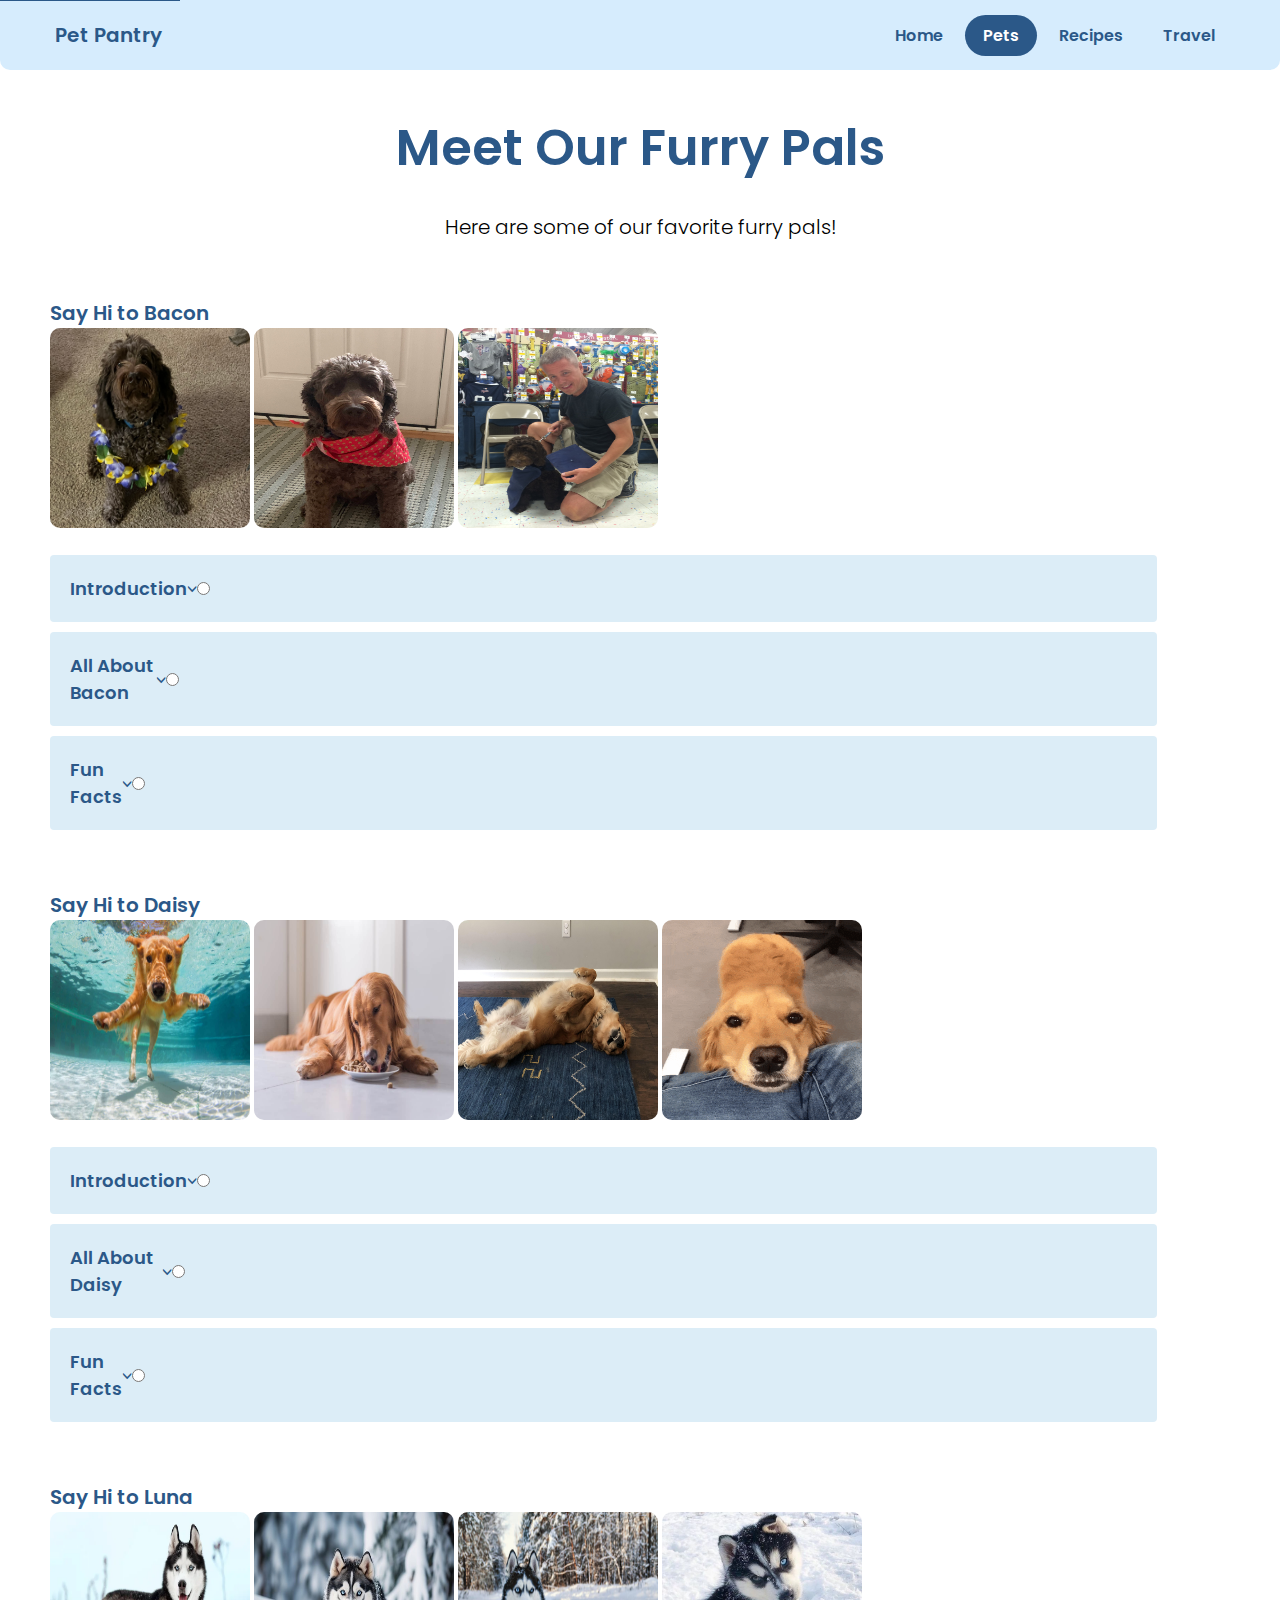
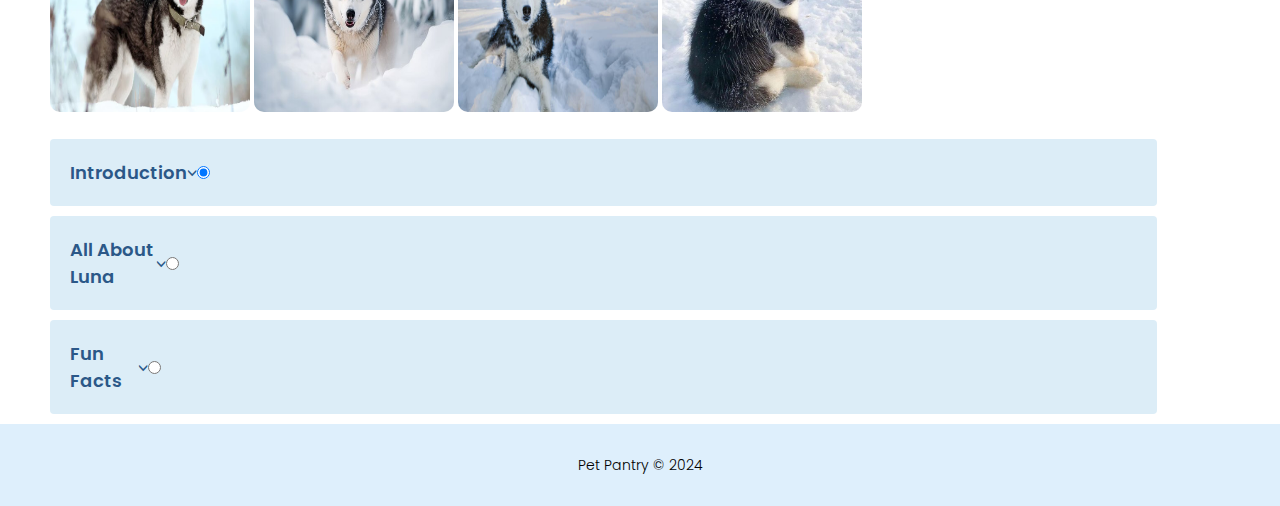
==== pets.html @ ebd4387a "Update pets.html" ====
<!DOCTYPE html>
<html lang="en">
<head>
    <meta charset="UTF-8">
    <meta name="viewport" content="width=device-width, initial-scale=1.0">
    <link rel="stylesheet" href="css/reset.css">
    <link rel="stylesheet" href="css/style.css">
    <link href="https://fonts.googleapis.com/css2?family=Poppins:wght@100;200;300;400;500;600;700&display=swap" rel="stylesheet">
    <title>Pet Pantry</title>
</head>

<body>
    <header>
        <a href="#main" class="skip">Skip to main content</a>
        <div class="logo">
            <p>Pet Pantry</p>
        </div>
        <input type="checkbox" id="nav_check" hidden>
        <nav>
            <div class="nav-links">
                <ul>
                    <li><a href="index.html"> Home </a></li>
                    <li><a href="pets.html" class="active" > Pets </a></li>
                    <li><a href="recipes.html"> Recipes </a></li>
                    <li><a href="travel.html"> Travel </a></li>
                </ul>
        </div>
        </nav>
        <label for="nav_check" class="hamburger">
    </header>

    <main>
        <div class="pets-title">
            <h1>Meet Our Furry Pals</h1>
            <p>Here are some of our favorite furry pals!</p> 
       </div>
    
    <div class="grid-container">
        <div class="image-container">
            <h3> Say Hi to Bacon </h3>
            <img src="images/bacon.jpg" width = "300" height="300" alt="Brown labradoodle wearing colorful lei">
            <img src="images/bacon_bandana.JPG" width ="300" height="300" alt = "Brown labradoodle wearing an orange bandana">
            <img src="images/bacon_graduation.JPG"  width ="300" height="300" alt="Small labradoodle puppy wearing a graduation cap and gown">
        </div>
    <ul id="accordion">
        <li>
            <label for="first">Introduction <span>&#x3e</span>
            <input type="radio" name="accordion" id="first" checked>
            <div class="content">
            <p>Bacon is 9 years old (56 years young!) and is a Labradoodle. He loves to eat anything that falls on the floor and enjoys playing with squeaky toys. His favorite travel destination is Venice Beach, CA.</p>
            </div>
        </li>
        <li>
            <label for="second"> All About Bacon <span>&#x3e</span>
            <input type="radio" name="accordion" id="second">
            <div class="content">
            <p>Bacon prefers to spend his days lounging among the three different beds/couches that his family has gifted him. He enjoys a walk or two around the neighborhood. On a good day he will meet a friend or two on his walk.</p>
            </div>
        </li>
        <li>
            <label for="third">Fun Facts <span>&#x3e</span>
            <input type="radio" name="accordion" id="third">
            <div class="content">
            <p>At night just as the rest of the family is ready to relax, Bacon suddenly wants to release all of his energy. He will place his toys on a mini couch and frantically drag the couch around, giving his toys "a ride." He likes anyone who gives belly rubs. He will beat you in a game of tug-of-war. He will sneak onto the couch no matter how many times you say no.</p>
            </div>
        </li>
    </ul>
    </div>
    <div class="grid-container">
        <div class="image-container">
            <h3> Say Hi to Daisy </h3>
            <img src="images/daisy_1.jpg" width ="300" height="300" alt="Golden Retriever fetching a tennis ball in the pool">
            <img src="images/daisy_3.jpg" width ="300" height="300" alt = "Golden Retriever eating dog food">
            <img src="images/daisy_2.jpg" width ="300" height="300" alt = "Golden Retriever laying on its back">
            <img src="images/daisy.gif" width ="300" height="300" alt = "Gif of Golden Retriever wagging its tail">   
        </div>
    <ul id="accordion">
        <li>
            <label for="fourth">Introduction <span>&#x3e</span>
            <input type="radio" name="accordion" id="fourth" checked>
            <div class="content">
            <p> Daisy is a 1 years old (parenting a teenager is hard!) golden retriever that identifies as a poodle. Her favorite food is The farmers dog (health is the newest trend). She looks playing in the mirror and traveling to the doggy spa. </p>
            </div>
        </li>
        <li>
            <label for="fifth"> All About Daisy <span>&#x3e</span>
            <input type="radio" name="accordion" id="fifth">
            <div class="content">
            <p>Daisy is a sweet and energetic dog. She loves to play sports but, also enjoys relaxing especially if it includes a spa. She is protective and loves to be around people. Be careful though, she is a flirt.</p>
            </div>
        </li>
        <li>
            <label for="sixth">Fun Facts<span>&#x3e</span>
            <input type="radio" name="accordion" id="sixth">
            <div class="content">
            <p>She loves chasing tennis balls and staring at the mirror for hours. She loves long walks especially  if we walk by the neigbhors house. (She has a crush on duke, no he is not a dog). She loves swimming in the pool and being around people. She gets grumpy if left without a lap to lay on for too long. </p>
            </div>
        </li>
    </ul>
</div>
<div class="grid-container">
    <div class="image-container">
        <h3> Say Hi to Luna </h3>
        <img src="images/Siberian-Husky-standing-outdoors-in-the-winter.jpg.webp" width ="300" height="300" alt="Husky standing outside in the snow">
        <img src="images/luna_02.jpg" width ="300" height="300" alt = "Siberian Husky walking in the snow">
        <img src="images/husky_snow.jpg" width ="300" height="300" alt = "Siberian Husky laying in the snow">
        <img src="images/lunapup.jpg" width ="300" height="300" alt = "Siberian Husky puppy sitting in the snow">
    </div>
<ul id="accordion">
    <li>
        <label for="seventh">Introduction <span>&#x3e</span>
        <input type="radio" name="accordion" id="seventh" checked>
        <div class="content">
        <p>Luna is 6 years old (going through a mid-dog crisis) and is a Siberian Husky. Her favorite  food is snow and she loves riding on snow sleds. Her favorite vacation spot is Boulder, Colorado.</p>
        </div>
    </li>
    <li>
        <label for="eighth">All About Luna<span>&#x3e</span>
        <input type="radio" name="accordion" id="eighth">
        <div class="content">
        <p>Luna is a spirited and lovable husky from Alaska, with a heart as big as her appetite. She loves to play in the snow and watch the moon. She is a mother of 4 pups: eclipse, snow white, Apollo, and winter.</p>
        </div>
    </li>
    <li>
        <label for="ninth">Fun Facts<span>&#x3e</span>
        <input type="radio" name="accordion" id="ninth">
        <div class="content">
        <p>Lena loves playing hide and seek and howling at the moon. She loves to play in the snow and dig holes. She loves taking naps on the balcony and cuddling with her puppies. </p>
        </div>
    </li>
    </ul>
</div>
<footer>
    <p> Pet Pantry &copy; 2024</p>
</footer>
</main>
</body>
---- css/style.css ----
@font-face {
  font-family: Poppins;
  src: url('https://fonts.googleapis.com/css2?family=Poppins:wght@300;400;500;600;700&display=swap');
}

* {
  margin: 0;
  padding: 0;
  box-sizing: border-box;
  list-style: none;
  text-decoration: none;
  font-family: Poppins, sans-serif;
}
.skip {
  position: absolute;
  top: -40px;
  left: 0;
  background: rgb(43, 88, 136);
  color: #ffffff;
  padding: 8px;
  z-index: 100;
  transition: top 0.3s;
}

.skip:focus {
  top: 0;
}

body {
  background: #ffffff;
}

header {
  width: 100%;
  height: 70px;
  background: #d6ecfd;
  display: flex;
  align-items: center;
  justify-content: space-between;
  border-radius: 0px 0px 10px 10px;
  padding: 0 45px; 
  margin: 0 auto;
}

.logo p {
  margin-top: 8 px;
  font-size: 20px;
  font-weight: 600;
  color: rgb(43, 88, 136);
}

nav ul {
  display: flex;
}

nav ul li a {
  color: rgb(43, 88, 136);
  display: block;
  margin: 0 2px;
  font-weight: 600;
  padding: 8px 18px;
  transition: 0.2s;
  border-radius: 30px;
}

nav ul li a:hover{
  text-decoration: underline;
}

nav ul li a.active {
  background: rgb(43, 88, 136);
  color: rgb(255, 255, 255);
  text-decoration: none;
}

.hamburger {
  display: none;
  height: fit-content;
  cursor: pointer;
  padding: 3px 8px;
  border-radius: 5px;
  transition: 0.2s;
}

.hamburger:hover {
  background: #d6ecfd;
  height: fit-content;
}

.hamburger div {
  width: 40px;
  height: 3px;
  margin: 6px 0;
  background: rgb(43, 88, 136);
}

.welcome {
  width: 90%;
  position: relative;
  margin-top: 80px;
  top: 40%;
  left: 50%;
  transform: translate(-50%, -50%);
  text-align: center;
}

.welcome h1 {
    font-size: 50px;
    color: rgb(43, 88, 136);
    font-weight: 600;
    width: 100%;
    text-align: center;
}

.welcome p {
  font-size: 20px;
  text-align: center;
  margin-top: 20px;
}

.welcome-button {
  display: inline-block;
  text-decoration: none;
  color: #ffffff;
  padding: 12px 34px;
  font-size: 13px;
  background: rgb(43, 88, 136);
  position: center;
  border-radius: 30px;
  margin-top: 20px;
  cursor: pointer;
}
.container {
  position: relative;
  box-sizing: border-box;
  display: flex;
  justify-content: center;
  align-items: center;
  flex-wrap: wrap;
  gap: 100px 50px;
  padding: 100px 50px;
}
.container .card {
  position: relative;
  display: flex;
  justify-content: center;
  align-items: flex-start;
  width: 350px;
  height: 400px;
  background: #fff;
  border-radius: 20px;
  box-shadow: 0 5px 15px rgba(0, 0, 0, 0.15);
  transition: 0.5s;
}

.container .card:hover {
  height: 450px;
}

.container .card .card-image {
  position: absolute;
  top: 20px;
  width: 250px;
  height: 300px;
  background: #333;
  border-radius: 12px;
  overflow: hidden;
  transition: 0.5s;

}
.container .card:hover .card-image {
  top: -100px;
  scale: 0.75;
  box-shadow: 0 15px 45px rgba(0, 0, 0, 0.2);
}

.container .card .card-image img {
  position: absolute;
  top: 0;
  left: 0;
  width: 100%;
  height: 100%;
  object-fit: cover;
}

.container .card .card-content {
  position: absolute;
  top: 350px;
  width: 100%;
  padding: 0 30px;
  height: 30px;
  overflow: hidden;
  text-align: center;
  transition: .05s;
}

.container .card:hover .card-content {
  top: 250px;
  height: 250px;
}

h1 {
  font-size: 50px;
    color: rgb(43, 88, 136);
    font-weight: 600;
    width: 100%;
    text-align: center;
    margin-top: 40px;
}
h2 {
  color: rgb(43, 88, 136);
  font-size: 20px;
  font-weight: 600;
}

h3 {
  color: rgb(43, 88, 136);
  font-weight: bold;
  font-size: 20px;
  font-weight: 600;
}

p{
  color: #000000;
  font-size: 14px;
  font-weight: 300;
  line-height: 22px;
  padding: 10px;
}

.intro-grid {
  width: 90%;
  margin: auto;
  text-align: center;
  display: grid;
  grid-template-columns: 1fr 1fr 1fr;
  grid-gap: 20px;
  justify-content: space-between;
}

.intro-grid div {
  background-color: #deeffc;
  border-radius: 10px;
  padding: 20px 12px;
  box-sizing: border-box;
  margin-bottom: 8%;
}

.pets-title p {
  font-size: 20px;
  text-align: center;
  margin-top: 20px;
}

.recipe-title p {
  font-size: 20px;
  text-align: center;
  margin-top: 20px;
} 

.travel-title p {
  font-size: 20px;
  text-align: center;
  margin-top: 20px;
}

.footer {
  background: #d6ecfd;
  text-align: center;
}

footer {
  padding: 20px 0;
  background-color: #deeffc;
  text-align: center;
}

.grid-container {
  display: grid;
  grid-template-columns: 1fr;
  gap: 20px;
  margin-top: 50px;
  margin-left: 50px;
}

.recipe-container {
  display: grid;
  grid-template-columns: 1fr;
  gap: 20px;
  margin-top: 50px;
  margin-left: 50px;
}

#accordion {
  width: 100%;
}

#accordion li{
  list-style: none;
  width: 90%;
  margin-bottom: 10px;
  background: #dcedf7;
  padding: 10px;
  border-radius: 4px;
}

#accordion li label {
  padding: 10px;
  display:flex;
  align-items: center;
  justify-content: space-between;
  font-size: 18px;
  font-weight: 600;
  cursor: pointer;
  color: rgb(43, 88, 136);
}

#accordion li label span {
  transform: rotate(90deg);
  font-size: 18px;
}

#accordion label + input[type="radio"]{
  display: none;
}

#accordion .content{
  padding: 0 10px;
  line-height:26px;
  max-height: 0;
  overflow: hidden;
  transition: max-height 0.5s ease-in-out;
}

#accordion label + input[type="radio"]:checked + .content{
  max-height: 400px;
}

.image-container img{
  display: inline-block;
  width: 200px;
  height: 200px;
  border-radius: 10px;
}

.container-slide {
  padding: 32px;
}

.slider-wrapper {
  position: relative;
  max-width: 48rem;
  margin: 0 auto;
}

.slider {
  display: flex;
  aspect-ratio: 16/9;
  overflow-x: auto;
  scroll-snap-type: x mandatory;
  scroll-behavior: smooth;
  box-shadow: 0 0 10px 0 rgba(0, 0, 0, 0.1);
  border-radius: 0.5rem;
}

.slider img{
  flex: 1 0 100%;
  width: fit-content;
  height: 100%;
  scroll-snap-align: start;
  object-fit: cover;
}

.slider-nav {
  display: flex;
  column-gap: 1 rem;
  position: absolute;
  bottom: 1.25rem;
  left:50%;
  transform: translateX(-50%);
  z-index: 1;
}

.travel-container h2{
  background: rgb(43, 88, 136);
  color: #ffffff;
  padding: 0 20px;
  border-radius: 5px;
  text-align: center;
}
.travel-container h3{
  margin-top: 10px;
  text-align: center;
  background-color: #d6ecfd;
}

.travel-container h4{
  margin-top: 10px;
  text-align: center;
  background-color: #edf3f7;
}


@media (max-width: 375px) {
  nav ul {
    display: none;
    flex-direction: column;
    align-items: center;
    position: absolute;
    left: 0; 
    width: 100%; 
    background-color: #f1f0f0;
    padding: 20px 0;
    border-radius: 10px;
  }

  nav ul.open {
    display: flex;
  }

  nav ul li {
    margin-bottom: 10px; 
  }

  nav ul li a {
    display: block;
    padding: 10px 20px; 
    font-size: 16px;
  }

  .hamburger {
    display: block;
  }
  .image-container img{
    display: inline-block;
    width: 100px;
    height: 100px;
    border-radius: 10px;
  }
}

@media only screen and (max-width: 760px) {
  header {
    padding: 0 20px;
  }

  .logo p {
    display: flex;
    align-items: center;
    margin-left: 30px;
    height: 70px;
    font-weight: 600;
  }

  nav {
    position: absolute;
    top: 80px;
    right: -100%;
    border-radius: 10px; 
    height: 25vh;
    z-index: 999;
    width: 280px;
    background: #f1f0f0;
    justify-content: center;
    transition: 0.3s;
    box-shadow: 2px 0 20px 0 rgba(0, 0, 0, 0.05);
  }

  #nav_check {
    display: none;
  }

  #nav_check:checked ~ nav {
    right: 0;
  }

  .hamburger {
    display: block;
    cursor: pointer;
  }

  nav ul {
    display: block;
    padding: 0 20px;
    margin-top: 30px;
  }

  nav ul li a {
    display: block;
    margin-bottom: 5px;
    padding: 10px 15px;
    border-radius: 5px;
  }

  .welcome {
    width: 90%;
    position: relative;
    margin-top: 100px;
    top: 40%;
    left: 50%;
    text-align: center;
  }  
  
  .welcome h1 {
    font-size: 20px;
    color: rgb(43, 88, 136);
    font-weight: 600;
    width: 100%;
    text-align: center;

}

  .welcome p {
    font-size: 16px;
    text-align: center;
    margin-top: 20px;
  } 

  h2 {
    color: rgb(43, 88, 136);
    font-size: 20px;
    font-weight: 600;
}
  p{
    color: #000000;
    font-size: 14px;
    font-weight: 300;
    line-height: 22px;
    padding: 10px;
  }

  .intro-grid {
    display: flex;
    flex-wrap: wrap;
    justify-content: space-around;
    align-items: stretch;
}

  .intro-grid div {
    background-color: #deeffc;
    border-radius: 10px;
    padding: 20px 12px;
    box-sizing: border-box;
    margin-bottom: 8%;
  }
  .image-container img{
    display: inline-block;
    width: 100px;
    height: 100px;
    border-radius: 10px;
  }
}
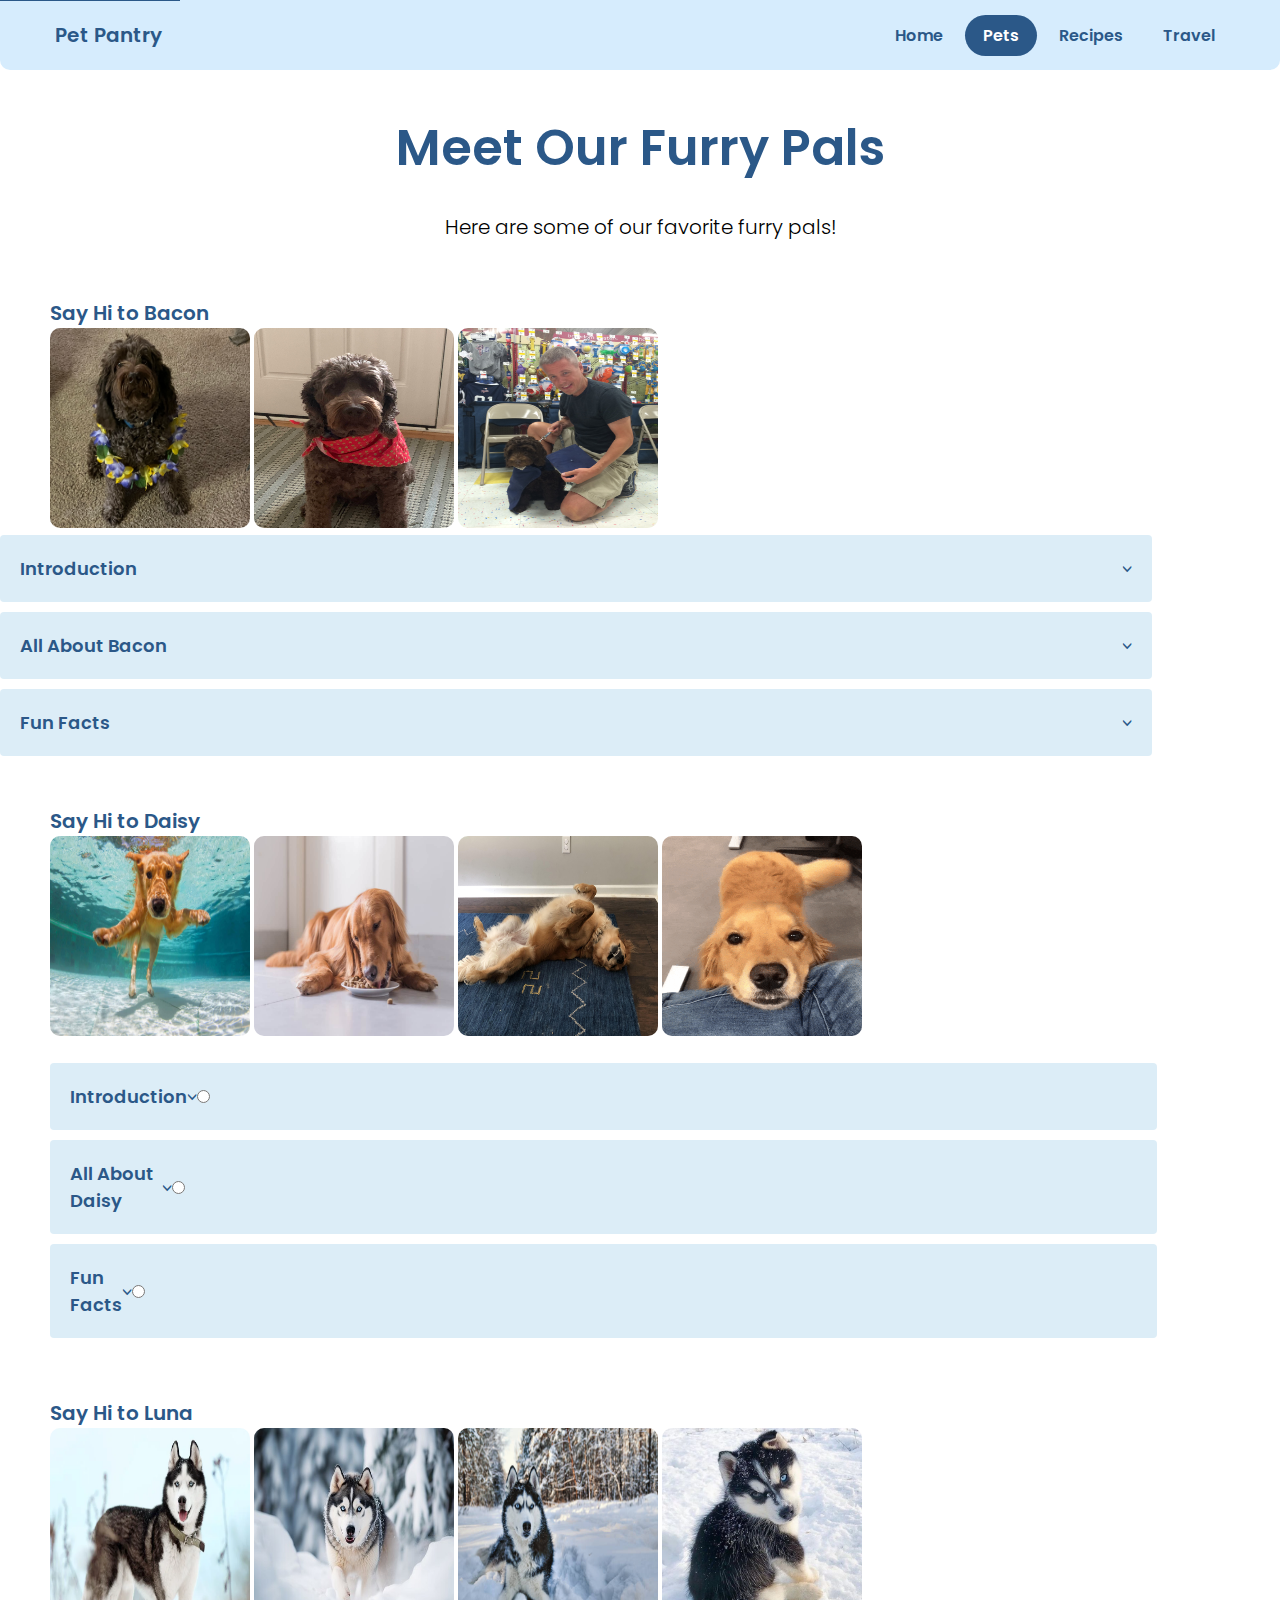
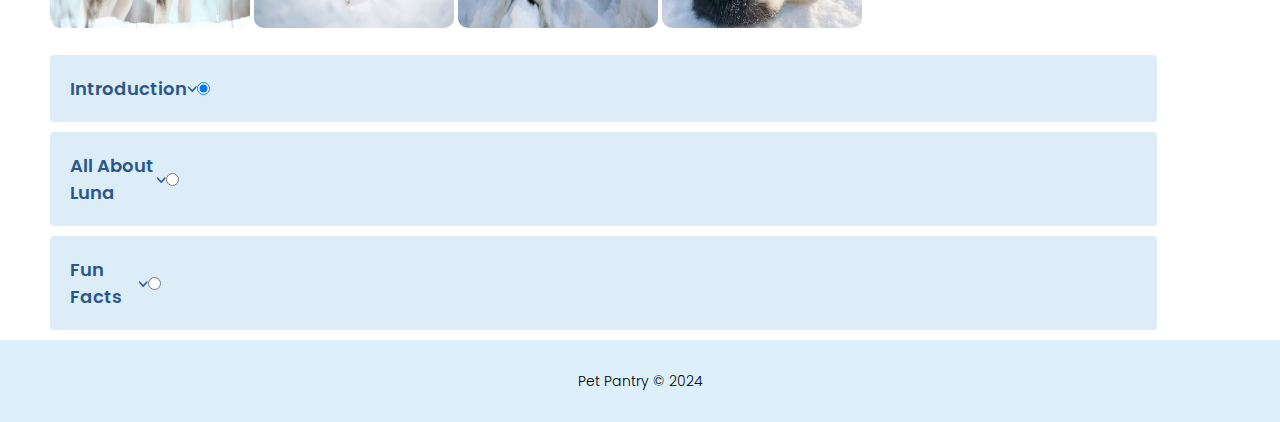
==== commit 61854d19: "Update pets.html" ====
--- a/pets.html
+++ b/pets.html
@@ -26,7 +26,7 @@
                 </ul>
         </div>
         </nav>
-        <label for="nav_check" class="hamburger">
+        <label for="nav_check" class="hamburger"></label>
     </header>
 
     <main>
@@ -42,23 +42,24 @@
             <img src="images/bacon_bandana.JPG" width ="300" height="300" alt = "Brown labradoodle wearing an orange bandana">
             <img src="images/bacon_graduation.JPG"  width ="300" height="300" alt="Small labradoodle puppy wearing a graduation cap and gown">
         </div>
+        </div>
     <ul id="accordion">
         <li>
-            <label for="first">Introduction <span>&#x3e</span>
+            <label for="first">Introduction <span>&#x3e;</span></label>
             <input type="radio" name="accordion" id="first" checked>
-            <div class="content">
+        <div class="content">
             <p>Bacon is 9 years old (56 years young!) and is a Labradoodle. He loves to eat anything that falls on the floor and enjoys playing with squeaky toys. His favorite travel destination is Venice Beach, CA.</p>
             </div>
         </li>
         <li>
-            <label for="second"> All About Bacon <span>&#x3e</span>
+            <label for="second"> All About Bacon <span>&#x3e;</span></label>
             <input type="radio" name="accordion" id="second">
             <div class="content">
             <p>Bacon prefers to spend his days lounging among the three different beds/couches that his family has gifted him. He enjoys a walk or two around the neighborhood. On a good day he will meet a friend or two on his walk.</p>
             </div>
         </li>
         <li>
-            <label for="third">Fun Facts <span>&#x3e</span>
+            <label for="third">Fun Facts <span>&#x3e</span></label>
             <input type="radio" name="accordion" id="third">
             <div class="content">
             <p>At night just as the rest of the family is ready to relax, Bacon suddenly wants to release all of his energy. He will place his toys on a mini couch and frantically drag the couch around, giving his toys "a ride." He likes anyone who gives belly rubs. He will beat you in a game of tug-of-war. He will sneak onto the couch no matter how many times you say no.</p>
--- a/css/style.css
+++ b/css/style.css
@@ -333,6 +333,96 @@
 }
 
 #accordion label + input[type="radio"]:checked + .content{
+  max-height: 400px;
+}
+
+#accordion2 {
+  width: 100%;
+}
+
+#accordion2 li{
+  list-style: none;
+  width: 90%;
+  margin-bottom: 10px;
+  background: #dcedf7;
+  padding: 10px;
+  border-radius: 4px;
+}
+
+#accordion2 li label {
+  padding: 10px;
+  display:flex;
+  align-items: center;
+  justify-content: space-between;
+  font-size: 18px;
+  font-weight: 600;
+  cursor: pointer;
+  color: rgb(43, 88, 136);
+}
+
+#accordion2 li label span {
+  transform: rotate(90deg);
+  font-size: 18px;
+}
+
+#accordion2 label + input[type="radio"]{
+  display: none;
+}
+
+#accordion2 .content{
+  padding: 0 10px;
+  line-height:26px;
+  max-height: 0;
+  overflow: hidden;
+  transition: max-height 0.5s ease-in-out;
+}
+
+#accordion2 label + input[type="radio"]:checked + .content{
+  max-height: 400px;
+}
+
+#accordion3 {
+  width: 100%;
+}
+
+#accordion3 li{
+  list-style: none;
+  width: 90%;
+  margin-bottom: 10px;
+  background: #dcedf7;
+  padding: 10px;
+  border-radius: 4px;
+}
+
+#accordion3 li label {
+  padding: 10px;
+  display:flex;
+  align-items: center;
+  justify-content: space-between;
+  font-size: 18px;
+  font-weight: 600;
+  cursor: pointer;
+  color: rgb(43, 88, 136);
+}
+
+#accordion3 li label span {
+  transform: rotate(90deg);
+  font-size: 18px;
+}
+
+#accordion3 label + input[type="radio"]{
+  display: none;
+}
+
+#accordion3 .content{
+  padding: 0 10px;
+  line-height:26px;
+  max-height: 0;
+  overflow: hidden;
+  transition: max-height 0.5s ease-in-out;
+}
+
+#accordion3 label + input[type="radio"]:checked + .content{
   max-height: 400px;
 }
 
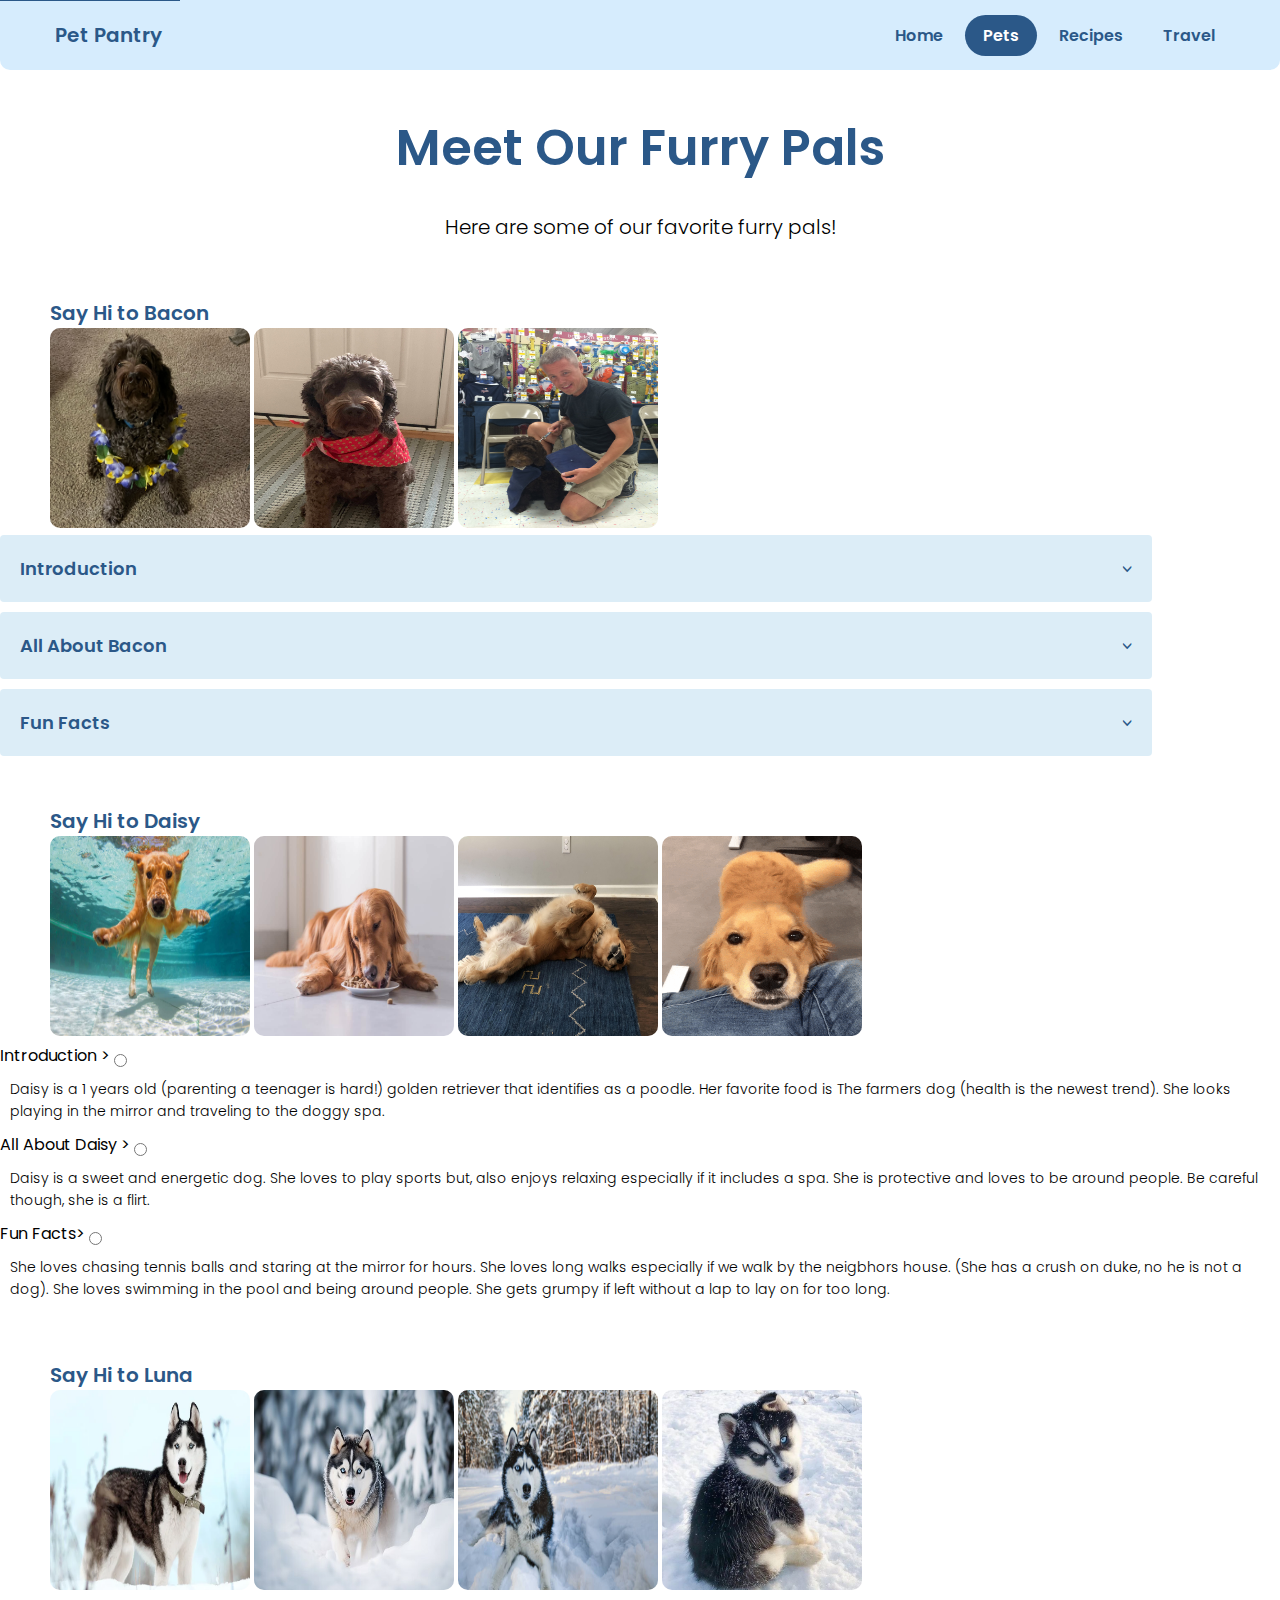
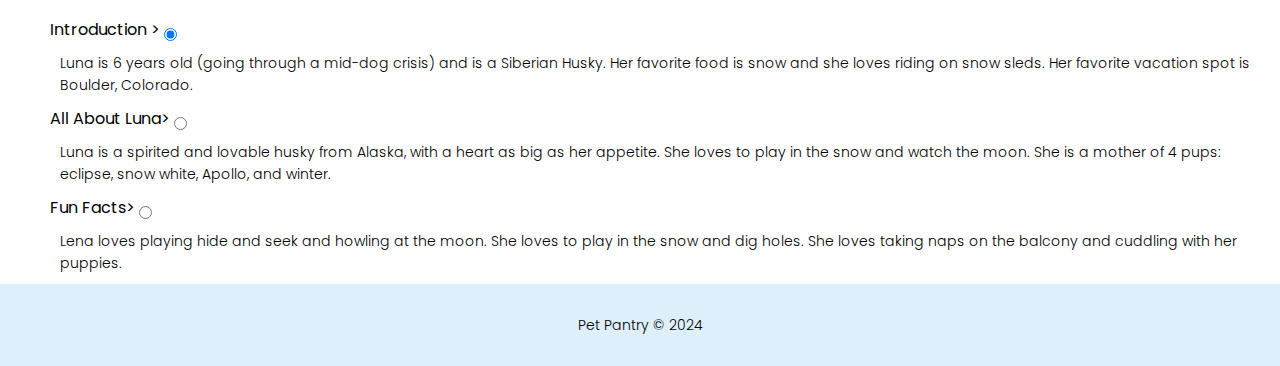
==== commit 7b939ecf: "Update pets.html" ====
--- a/pets.html
+++ b/pets.html
@@ -59,14 +59,14 @@
             </div>
         </li>
         <li>
-            <label for="third">Fun Facts <span>&#x3e</span></label>
+            <label for="third">Fun Facts <span>&#x3e;</span></label>
             <input type="radio" name="accordion" id="third">
             <div class="content">
             <p>At night just as the rest of the family is ready to relax, Bacon suddenly wants to release all of his energy. He will place his toys on a mini couch and frantically drag the couch around, giving his toys "a ride." He likes anyone who gives belly rubs. He will beat you in a game of tug-of-war. He will sneak onto the couch no matter how many times you say no.</p>
             </div>
         </li>
     </ul>
-    </div>
+    
     <div class="grid-container">
         <div class="image-container">
             <h3> Say Hi to Daisy </h3>
@@ -75,23 +75,24 @@
             <img src="images/daisy_2.jpg" width ="300" height="300" alt = "Golden Retriever laying on its back">
             <img src="images/daisy.gif" width ="300" height="300" alt = "Gif of Golden Retriever wagging its tail">   
         </div>
-    <ul id="accordion">
+    </div>
+    <ul id="accordion4">
         <li>
-            <label for="fourth">Introduction <span>&#x3e</span>
+            <label for="fourth">Introduction <span>&#x3e;</span>
             <input type="radio" name="accordion" id="fourth" checked>
-            <div class="content">
+        <div class="content">
             <p> Daisy is a 1 years old (parenting a teenager is hard!) golden retriever that identifies as a poodle. Her favorite food is The farmers dog (health is the newest trend). She looks playing in the mirror and traveling to the doggy spa. </p>
-            </div>
+        </div>
         </li>
         <li>
-            <label for="fifth"> All About Daisy <span>&#x3e</span>
+            <label for="fifth"> All About Daisy <span>&#x3e;</span></label>
             <input type="radio" name="accordion" id="fifth">
             <div class="content">
             <p>Daisy is a sweet and energetic dog. She loves to play sports but, also enjoys relaxing especially if it includes a spa. She is protective and loves to be around people. Be careful though, she is a flirt.</p>
             </div>
         </li>
         <li>
-            <label for="sixth">Fun Facts<span>&#x3e</span>
+            <label for="sixth">Fun Facts<span>&#x3e</span></label>
             <input type="radio" name="accordion" id="sixth">
             <div class="content">
             <p>She loves chasing tennis balls and staring at the mirror for hours. She loves long walks especially  if we walk by the neigbhors house. (She has a crush on duke, no he is not a dog). She loves swimming in the pool and being around people. She gets grumpy if left without a lap to lay on for too long. </p>
@@ -107,23 +108,23 @@
         <img src="images/husky_snow.jpg" width ="300" height="300" alt = "Siberian Husky laying in the snow">
         <img src="images/lunapup.jpg" width ="300" height="300" alt = "Siberian Husky puppy sitting in the snow">
     </div>
-<ul id="accordion">
+<ul id="accordion5">
     <li>
-        <label for="seventh">Introduction <span>&#x3e</span>
+        <label for="seventh">Introduction <span>&#x3e;</span></label>
         <input type="radio" name="accordion" id="seventh" checked>
         <div class="content">
         <p>Luna is 6 years old (going through a mid-dog crisis) and is a Siberian Husky. Her favorite  food is snow and she loves riding on snow sleds. Her favorite vacation spot is Boulder, Colorado.</p>
         </div>
     </li>
     <li>
-        <label for="eighth">All About Luna<span>&#x3e</span>
+        <label for="eighth">All About Luna<span>&#x3e;</span></label>
         <input type="radio" name="accordion" id="eighth">
         <div class="content">
         <p>Luna is a spirited and lovable husky from Alaska, with a heart as big as her appetite. She loves to play in the snow and watch the moon. She is a mother of 4 pups: eclipse, snow white, Apollo, and winter.</p>
         </div>
     </li>
     <li>
-        <label for="ninth">Fun Facts<span>&#x3e</span>
+        <label for="ninth">Fun Facts<span>&#x3e;</span></label>
         <input type="radio" name="accordion" id="ninth">
         <div class="content">
         <p>Lena loves playing hide and seek and howling at the moon. She loves to play in the snow and dig holes. She loves taking naps on the balcony and cuddling with her puppies. </p>
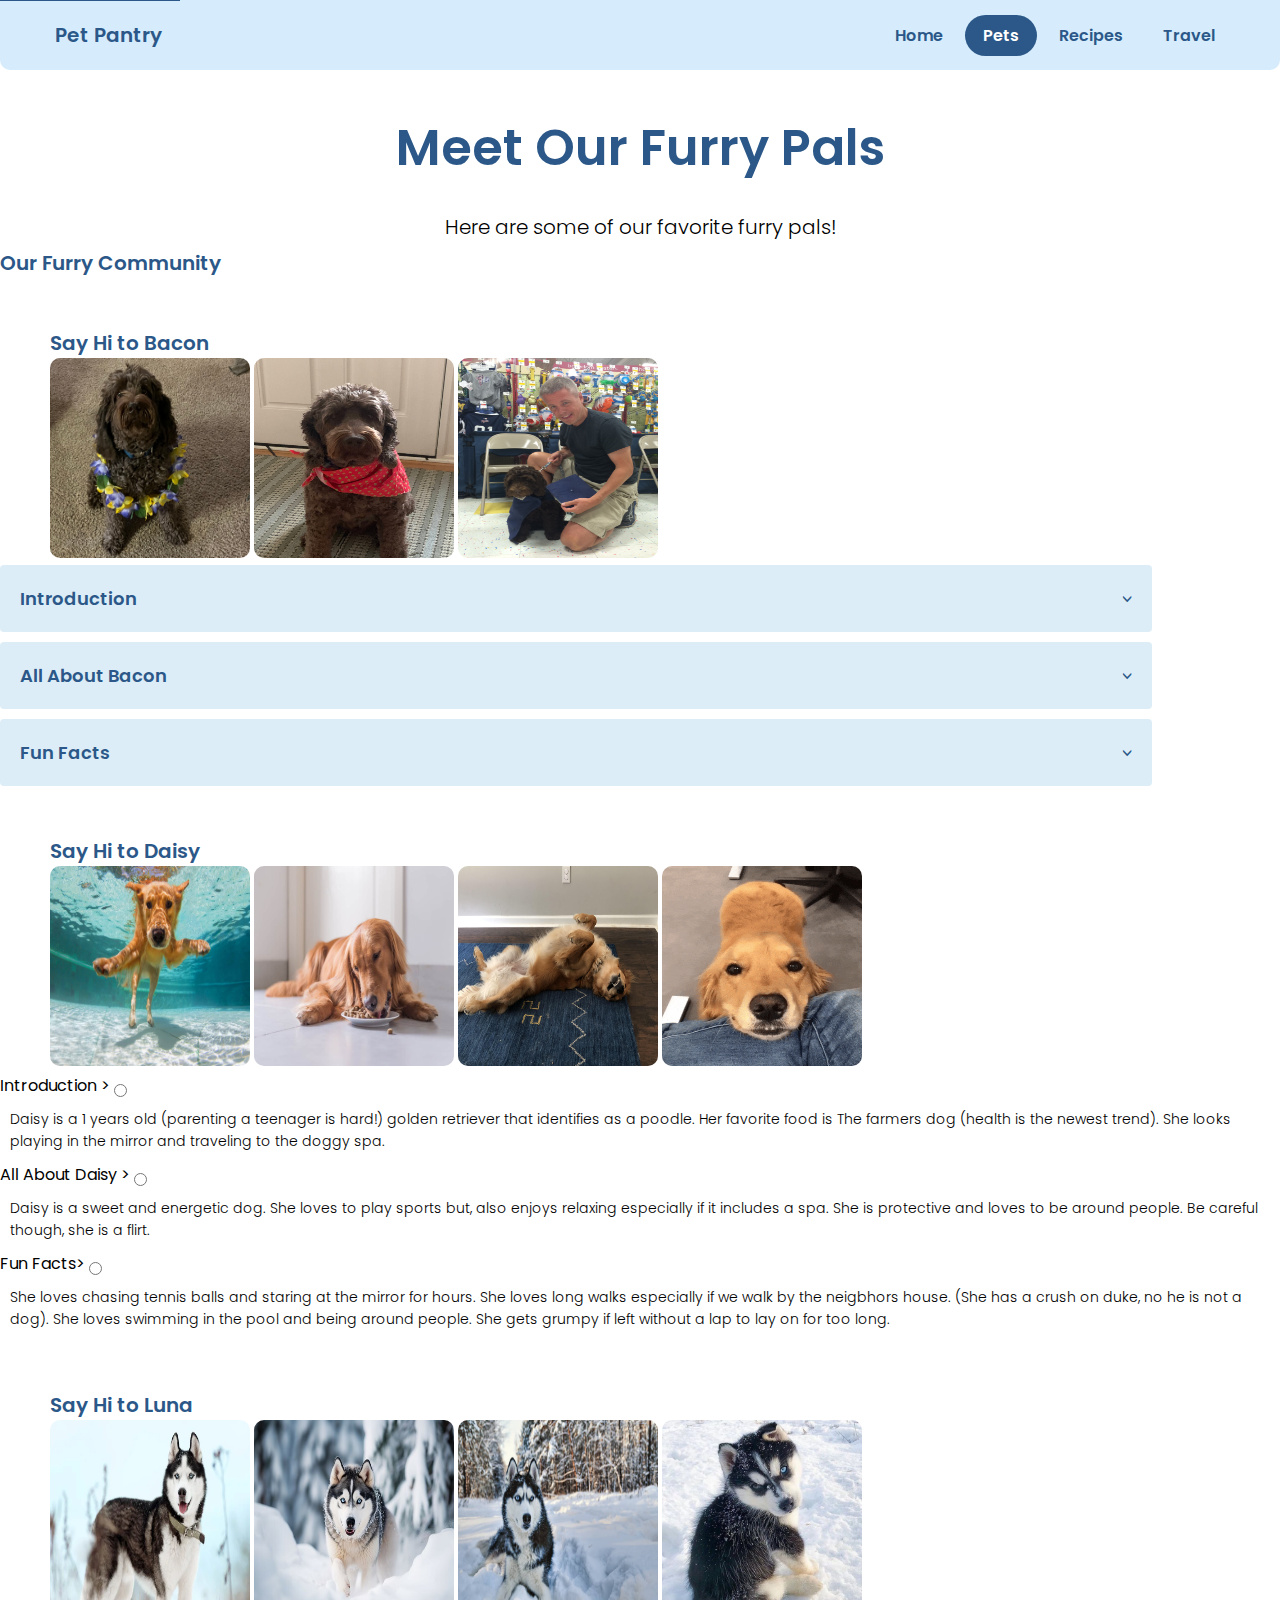
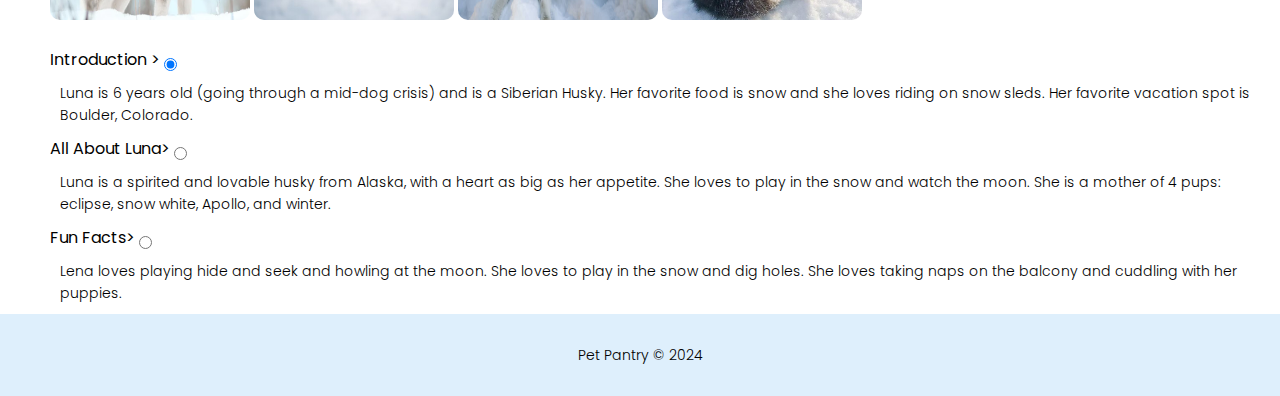
==== commit 24d2d89b: "Update pets.html" ====
--- a/pets.html
+++ b/pets.html
@@ -26,15 +26,17 @@
                 </ul>
         </div>
         </nav>
-        <label for="nav_check" class="hamburger"></label>
+        <label for="nav_check" class="hamburger">Menu</label>
     </header>
 
     <main>
+        <div id="main">
         <div class="pets-title">
             <h1>Meet Our Furry Pals</h1>
             <p>Here are some of our favorite furry pals!</p> 
        </div>
-    
+        </div>
+    <h2> Our Furry Community</h2>
     <div class="grid-container">
         <div class="image-container">
             <h3> Say Hi to Bacon </h3>
@@ -78,7 +80,7 @@
     </div>
     <ul id="accordion4">
         <li>
-            <label for="fourth">Introduction <span>&#x3e;</span>
+            <label for="fourth">Introduction <span>&#x3e;</span></label>
             <input type="radio" name="accordion" id="fourth" checked>
         <div class="content">
             <p> Daisy is a 1 years old (parenting a teenager is hard!) golden retriever that identifies as a poodle. Her favorite food is The farmers dog (health is the newest trend). She looks playing in the mirror and traveling to the doggy spa. </p>
@@ -92,14 +94,13 @@
             </div>
         </li>
         <li>
-            <label for="sixth">Fun Facts<span>&#x3e</span></label>
+            <label for="sixth">Fun Facts<span>&#x3e;</span></label>
             <input type="radio" name="accordion" id="sixth">
             <div class="content">
             <p>She loves chasing tennis balls and staring at the mirror for hours. She loves long walks especially  if we walk by the neigbhors house. (She has a crush on duke, no he is not a dog). She loves swimming in the pool and being around people. She gets grumpy if left without a lap to lay on for too long. </p>
             </div>
         </li>
     </ul>
-</div>
 <div class="grid-container">
     <div class="image-container">
         <h3> Say Hi to Luna </h3>
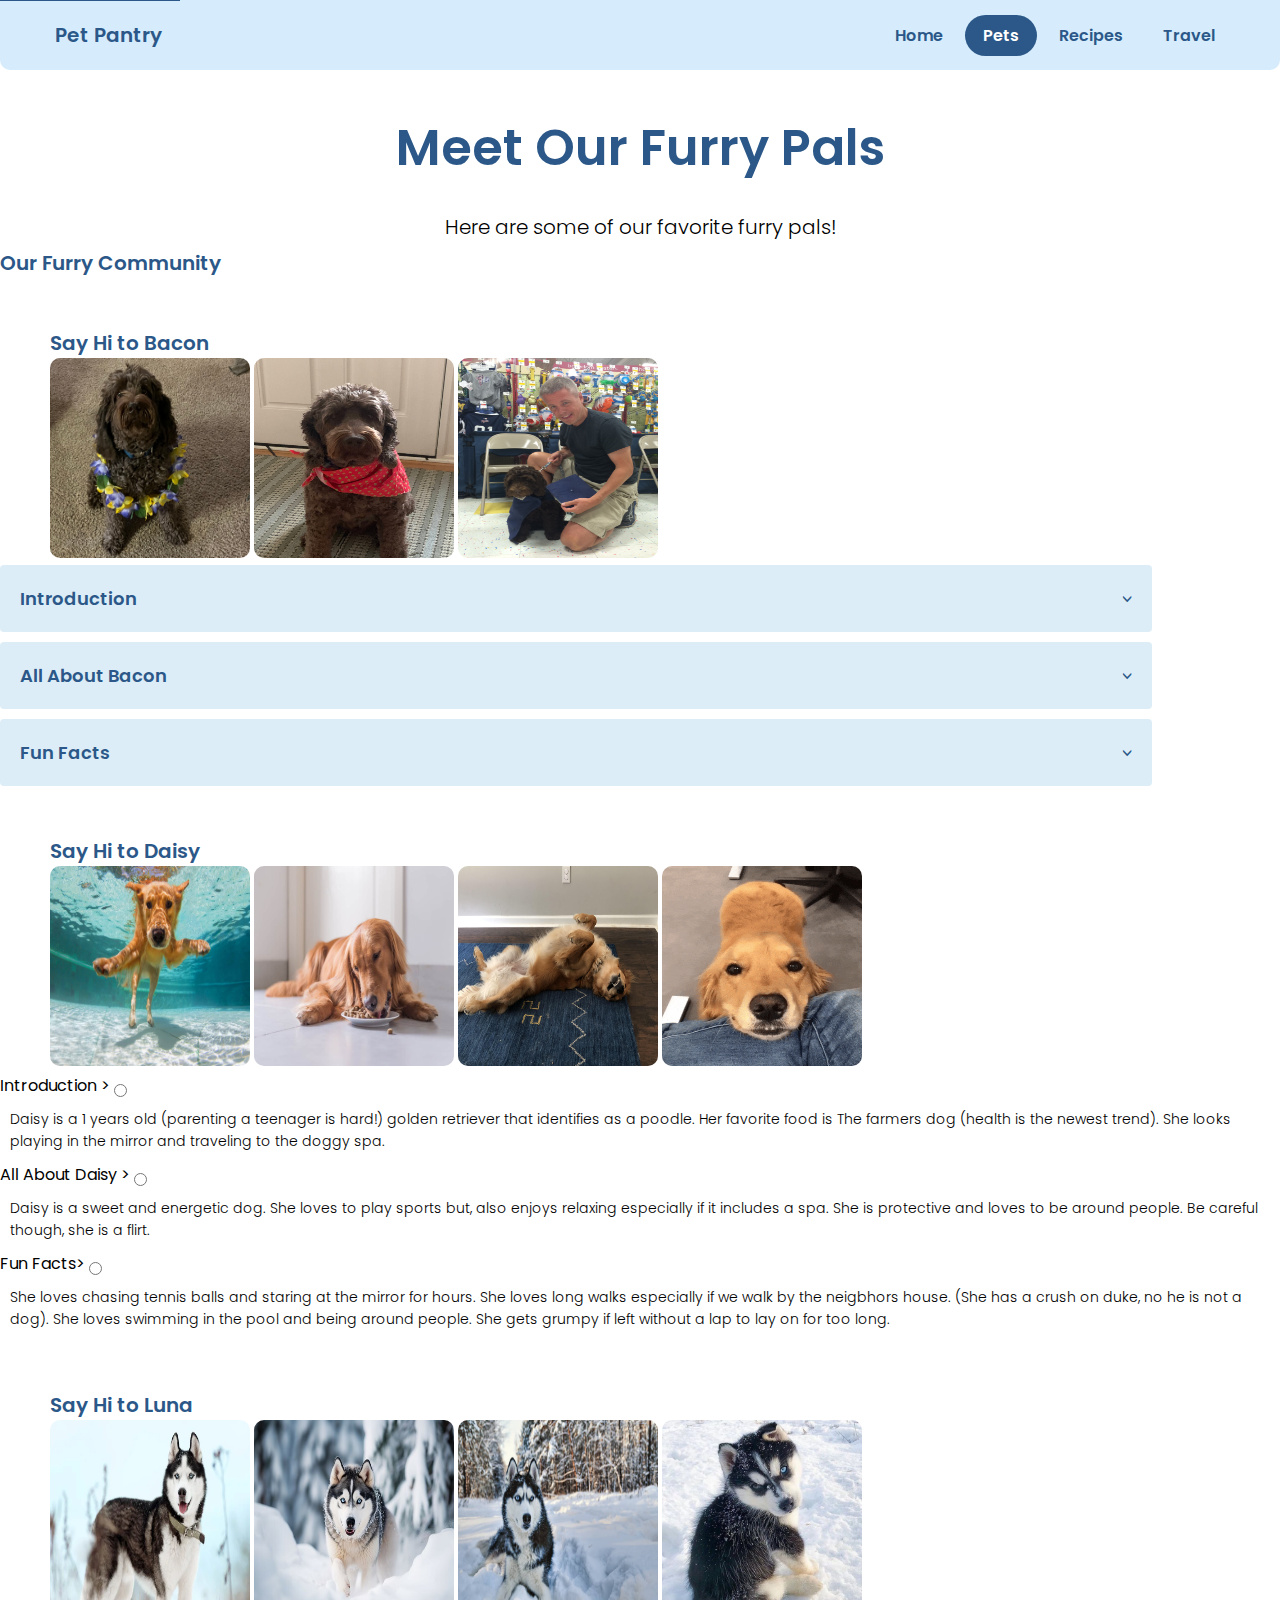
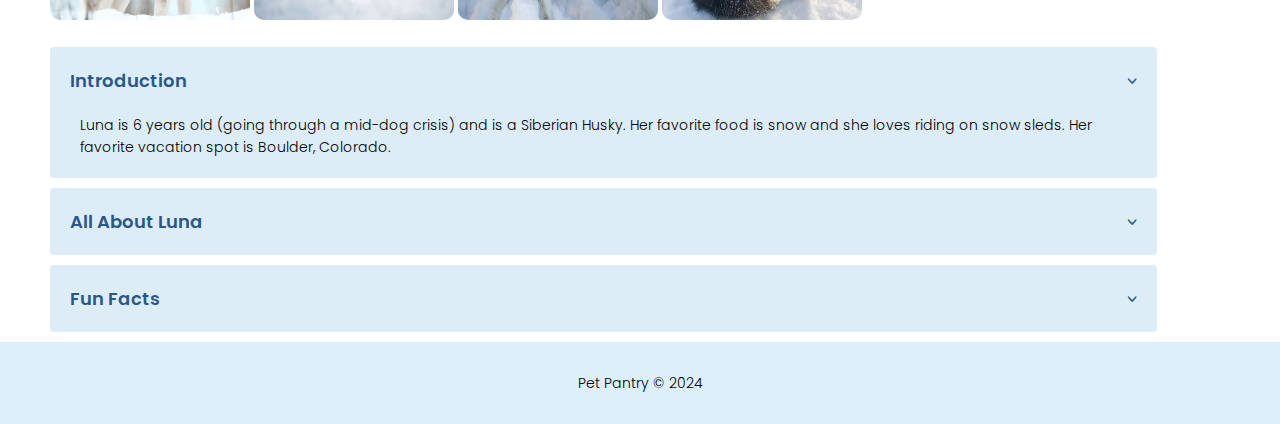
==== commit f104c868: "Update pets.html" ====
--- a/pets.html
+++ b/pets.html
@@ -78,7 +78,7 @@
             <img src="images/daisy.gif" width ="300" height="300" alt = "Gif of Golden Retriever wagging its tail">   
         </div>
     </div>
-    <ul id="accordion4">
+    <ul id="accordion1">
         <li>
             <label for="fourth">Introduction <span>&#x3e;</span></label>
             <input type="radio" name="accordion" id="fourth" checked>
@@ -109,7 +109,7 @@
         <img src="images/husky_snow.jpg" width ="300" height="300" alt = "Siberian Husky laying in the snow">
         <img src="images/lunapup.jpg" width ="300" height="300" alt = "Siberian Husky puppy sitting in the snow">
     </div>
-<ul id="accordion5">
+<ul id="accordion2">
     <li>
         <label for="seventh">Introduction <span>&#x3e;</span></label>
         <input type="radio" name="accordion" id="seventh" checked>
--- a/css/style.css
+++ b/css/style.css
@@ -426,6 +426,95 @@
   max-height: 400px;
 }
 
+#accordion4 {
+  width: 100%;
+}
+
+#accordion4 li{
+  list-style: none;
+  width: 90%;
+  margin-bottom: 10px;
+  background: #dcedf7;
+  padding: 10px;
+  border-radius: 4px;
+}
+
+#accordion4 li label {
+  padding: 10px;
+  display:flex;
+  align-items: center;
+  justify-content: space-between;
+  font-size: 18px;
+  font-weight: 600;
+  cursor: pointer;
+  color: rgb(43, 88, 136);
+}
+
+#accordion4 li label span {
+  transform: rotate(90deg);
+  font-size: 18px;
+}
+
+#accordion4 label + input[type="radio"]{
+  display: none;
+}
+
+#accordion4 .content{
+  padding: 0 10px;
+  line-height:26px;
+  max-height: 0;
+  overflow: hidden;
+  transition: max-height 0.5s ease-in-out;
+}
+
+#accordion4 label + input[type="radio"]:checked + .content{
+  max-height: 400px;
+}
+
+#accordion5 {
+  width: 100%;
+}
+
+#accordion3 li{
+  list-style: none;
+  width: 90%;
+  margin-bottom: 10px;
+  background: #dcedf7;
+  padding: 10px;
+  border-radius: 4px;
+}
+
+#accordion5 li label {
+  padding: 10px;
+  display:flex;
+  align-items: center;
+  justify-content: space-between;
+  font-size: 18px;
+  font-weight: 600;
+  cursor: pointer;
+  color: rgb(43, 88, 136);
+}
+
+#accordion5 li label span {
+  transform: rotate(90deg);
+  font-size: 18px;
+}
+
+#accordion3 label + input[type="radio"]{
+  display: none;
+}
+
+#accordion5 .content{
+  padding: 0 10px;
+  line-height:26px;
+  max-height: 0;
+  overflow: hidden;
+  transition: max-height 0.5s ease-in-out;
+}
+
+#accordion5 label + input[type="radio"]:checked + .content{
+  max-height: 400px;
+}
 .image-container img{
   display: inline-block;
   width: 200px;
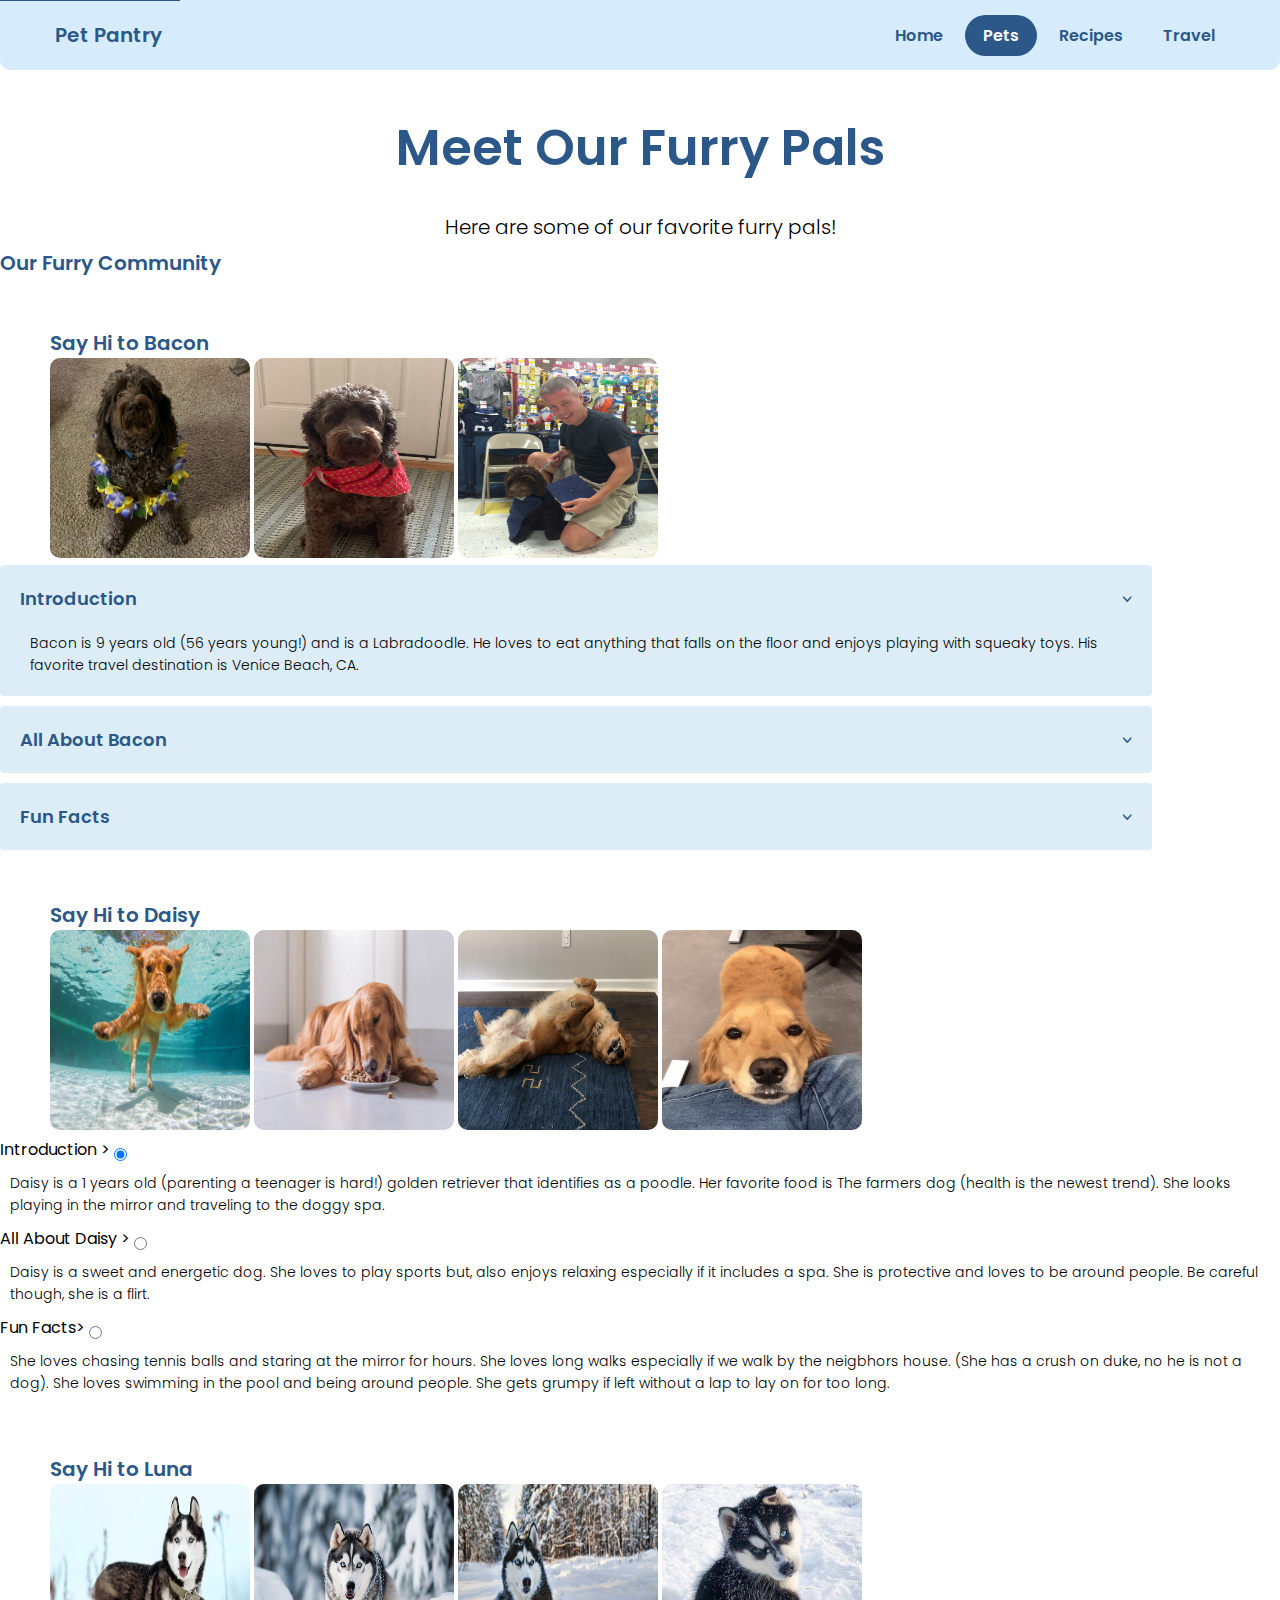
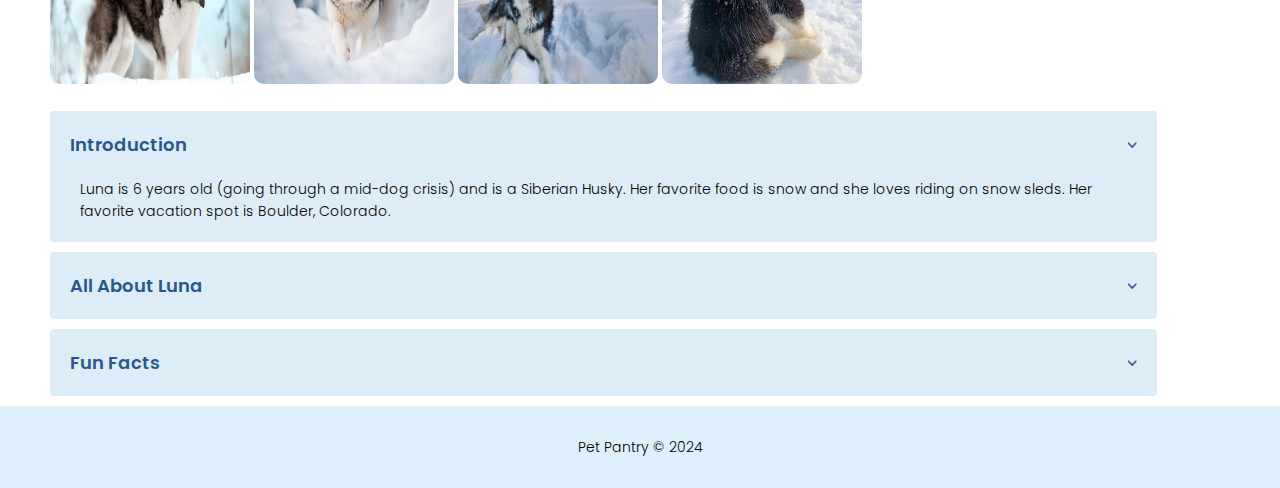
==== commit 8bae9075: "Update pets.html" ====
--- a/pets.html
+++ b/pets.html
@@ -81,21 +81,21 @@
     <ul id="accordion1">
         <li>
             <label for="fourth">Introduction <span>&#x3e;</span></label>
-            <input type="radio" name="accordion" id="fourth" checked>
+            <input type="radio" name="accordion1" id="fourth" checked>
         <div class="content">
             <p> Daisy is a 1 years old (parenting a teenager is hard!) golden retriever that identifies as a poodle. Her favorite food is The farmers dog (health is the newest trend). She looks playing in the mirror and traveling to the doggy spa. </p>
         </div>
         </li>
         <li>
             <label for="fifth"> All About Daisy <span>&#x3e;</span></label>
-            <input type="radio" name="accordion" id="fifth">
+            <input type="radio" name="accordion1" id="fifth">
             <div class="content">
             <p>Daisy is a sweet and energetic dog. She loves to play sports but, also enjoys relaxing especially if it includes a spa. She is protective and loves to be around people. Be careful though, she is a flirt.</p>
             </div>
         </li>
         <li>
             <label for="sixth">Fun Facts<span>&#x3e;</span></label>
-            <input type="radio" name="accordion" id="sixth">
+            <input type="radio" name="accordion1" id="sixth">
             <div class="content">
             <p>She loves chasing tennis balls and staring at the mirror for hours. She loves long walks especially  if we walk by the neigbhors house. (She has a crush on duke, no he is not a dog). She loves swimming in the pool and being around people. She gets grumpy if left without a lap to lay on for too long. </p>
             </div>
@@ -112,21 +112,21 @@
 <ul id="accordion2">
     <li>
         <label for="seventh">Introduction <span>&#x3e;</span></label>
-        <input type="radio" name="accordion" id="seventh" checked>
+        <input type="radio" name="accordion2" id="seventh" checked>
         <div class="content">
         <p>Luna is 6 years old (going through a mid-dog crisis) and is a Siberian Husky. Her favorite  food is snow and she loves riding on snow sleds. Her favorite vacation spot is Boulder, Colorado.</p>
         </div>
     </li>
     <li>
         <label for="eighth">All About Luna<span>&#x3e;</span></label>
-        <input type="radio" name="accordion" id="eighth">
+        <input type="radio" name="accordion2" id="eighth">
         <div class="content">
         <p>Luna is a spirited and lovable husky from Alaska, with a heart as big as her appetite. She loves to play in the snow and watch the moon. She is a mother of 4 pups: eclipse, snow white, Apollo, and winter.</p>
         </div>
     </li>
     <li>
         <label for="ninth">Fun Facts<span>&#x3e;</span></label>
-        <input type="radio" name="accordion" id="ninth">
+        <input type="radio" name="accordion2" id="ninth">
         <div class="content">
         <p>Lena loves playing hide and seek and howling at the moon. She loves to play in the snow and dig holes. She loves taking naps on the balcony and cuddling with her puppies. </p>
         </div>
